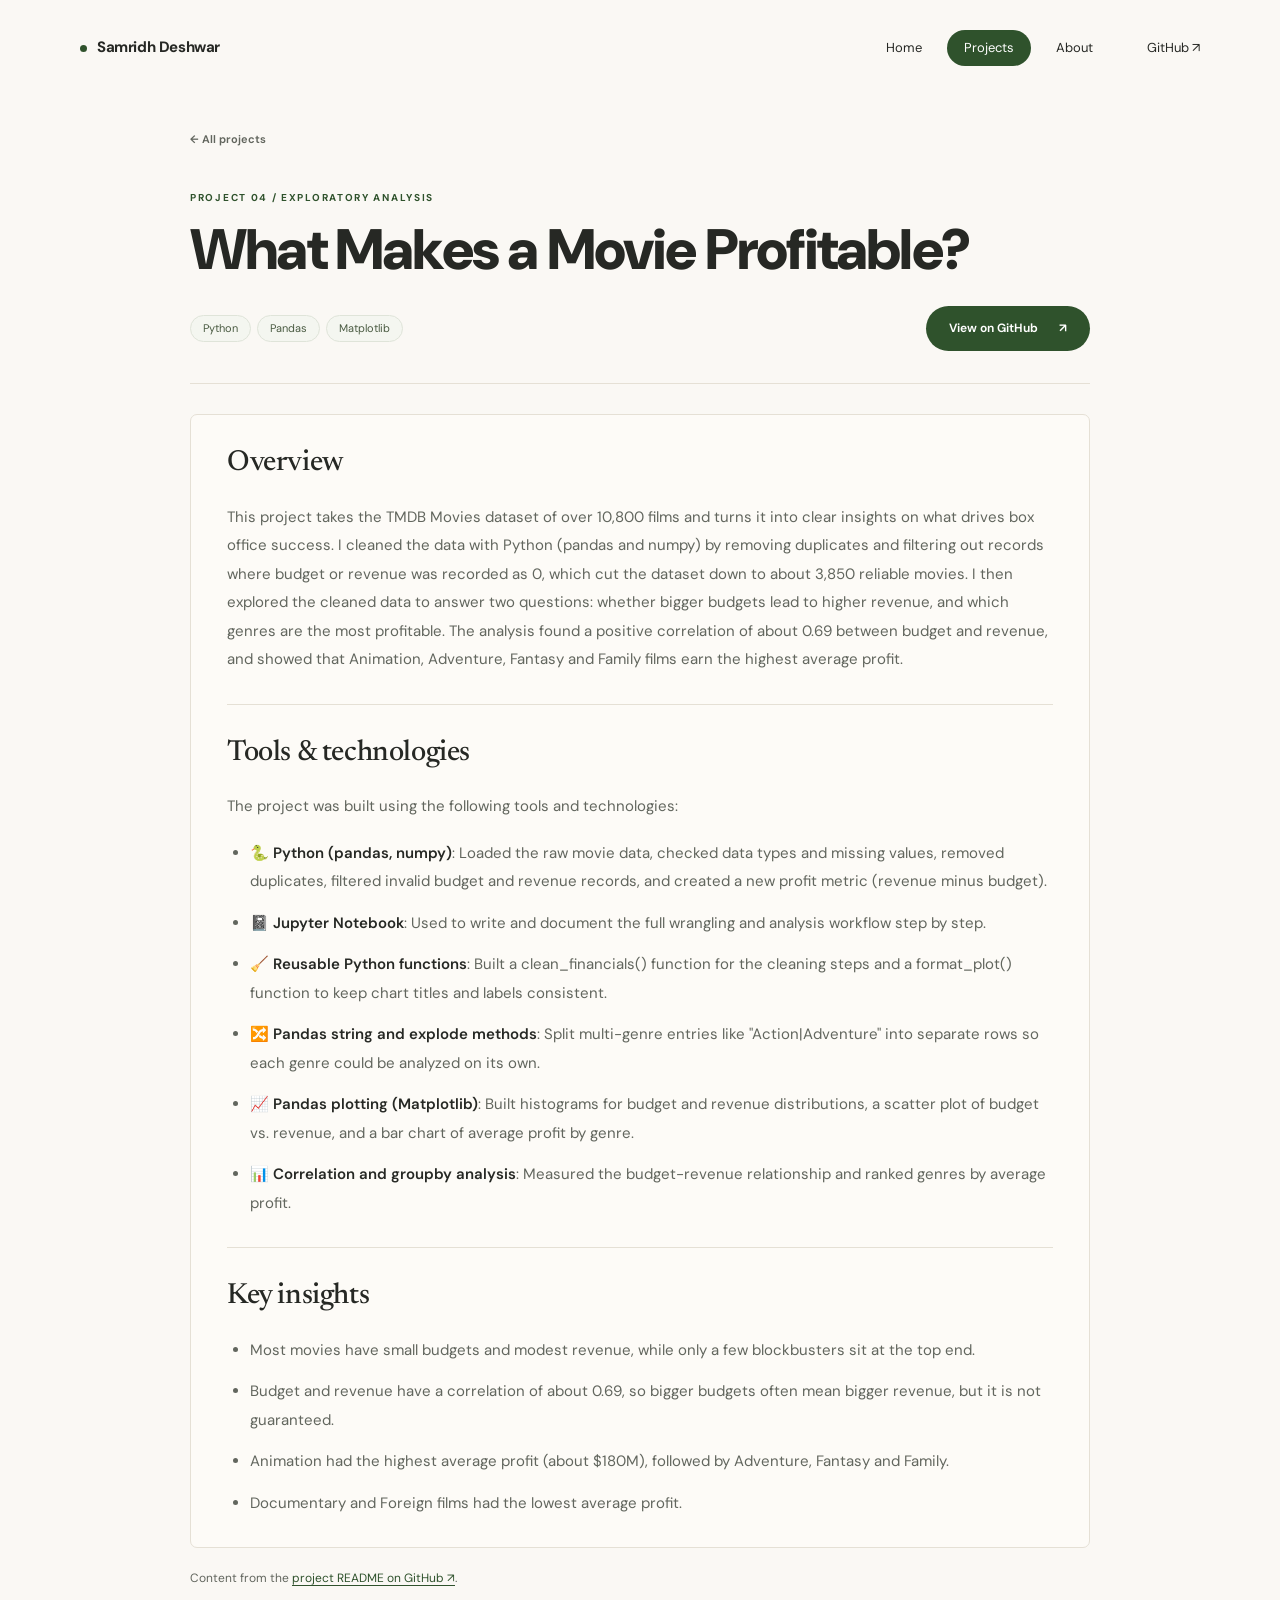
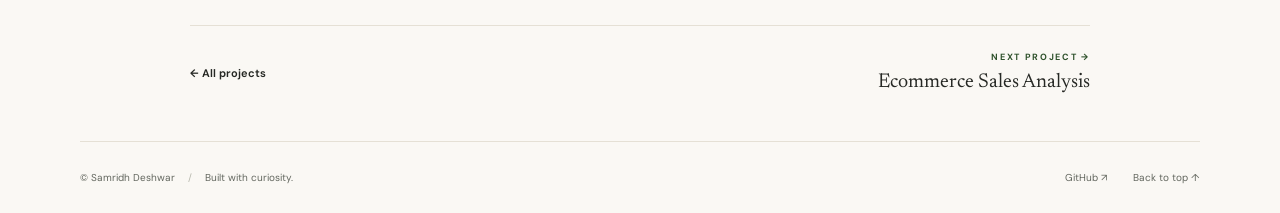
==== projects/tmdb-movie-analysis/index.html @ 38b3dc67 "add project detail pages" ====
<!doctype html>
<html lang="en">
<head>
  <meta charset="utf-8">
  <meta name="viewport" content="width=device-width, initial-scale=1">
  <meta name="theme-color" content="#2f522c">
  <meta name="description" content="What Makes a Movie Profitable? — exploratory analysis project by Samridh Deshwar. Explore the overview, tools, and analysis from the project README.">
  <title>What Makes a Movie Profitable? — Samridh Deshwar</title>
  <link rel="icon" href="../../assets/favicon.svg" type="image/svg+xml">
  <link rel="stylesheet" href="../../styles.css">
</head>
<body class="project-detail" id="top">
  <a class="skip-link" href="#main">Skip to content</a>
  <header class="site-header wrap">
    <a class="brand" href="../../"><span class="dot" aria-hidden="true"></span>Samridh Deshwar</a>
    <nav aria-label="Main navigation"><a href="../../">Home</a><a href="../../#projects" aria-current="location">Projects</a><a href="../../#about">About</a><a class="nav-github" href="https://github.com/samridhdeshwar01-hue">GitHub ↗</a></nav>
  </header>
  <main class="detail-wrap wrap" id="main">
    <a class="text-link back-link" href="../../#projects">← All projects</a>
    <article>
      <header class="detail-header">
        <p class="eyebrow">Project 04 / Exploratory analysis</p>
        <h1>What Makes a Movie Profitable?</h1>
        <div class="detail-actions"><div class="tags" aria-label="Project tools"><span>Python</span><span>Pandas</span><span>Matplotlib</span></div><a class="button" href="https://github.com/samridhdeshwar01-hue/tmdb_movies_dataset_python_analysis">View on GitHub <span aria-hidden="true">↗</span></a></div>
      </header>
      <div class="detail-content">
        <section class="detail-section" aria-labelledby="overview"><h2 id="overview">Overview</h2><p>This project takes the TMDB Movies dataset of over 10,800 films and turns it into clear insights on what drives box office success. I cleaned the data with Python (pandas and numpy) by removing duplicates and filtering out records where budget or revenue was recorded as 0, which cut the dataset down to about 3,850 reliable movies. I then explored the cleaned data to answer two questions: whether bigger budgets lead to higher revenue, and which genres are the most profitable. The analysis found a positive correlation of about 0.69 between budget and revenue, and showed that Animation, Adventure, Fantasy and Family films earn the highest average profit.</p>
</section>
<section class="detail-section" aria-labelledby="tech-stack"><h2 id="tech-stack">Tools & technologies</h2><p>The project was built using the following tools and technologies:</p>
<ul class="tool-details"><li><strong>🐍 Python (pandas, numpy)</strong>: Loaded the raw movie data, checked data types and missing values, removed duplicates, filtered invalid budget and revenue records, and created a new profit metric (revenue minus budget).</li><li><strong>📓 Jupyter Notebook</strong>: Used to write and document the full wrangling and analysis workflow step by step.</li><li><strong>🧹 Reusable Python functions</strong>: Built a clean_financials() function for the cleaning steps and a format_plot() function to keep chart titles and labels consistent.</li><li><strong>🔀 Pandas string and explode methods</strong>: Split multi-genre entries like &quot;Action|Adventure&quot; into separate rows so each genre could be analyzed on its own.</li><li><strong>📈 Pandas plotting (Matplotlib)</strong>: Built histograms for budget and revenue distributions, a scatter plot of budget vs. revenue, and a bar chart of average profit by genre.</li><li><strong>📊 Correlation and groupby analysis</strong>: Measured the budget-revenue relationship and ranked genres by average profit.</li></ul></section>
<section class="detail-section" aria-labelledby="key-insights"><h2 id="key-insights">Key insights</h2><ul><li>Most movies have small budgets and modest revenue, while only a few blockbusters sit at the top end.</li><li>Budget and revenue have a correlation of about 0.69, so bigger budgets often mean bigger revenue, but it is not guaranteed.</li><li>Animation had the highest average profit (about $180M), followed by Adventure, Fantasy and Family.</li><li>Documentary and Foreign films had the lowest average profit.</li></ul></section>
        
      </div>
      <p class="readme-source">Content from the <a href="https://github.com/samridhdeshwar01-hue/tmdb_movies_dataset_python_analysis/blob/main/README.md">project README on GitHub ↗</a>.</p>
    </article>
    <nav class="project-pagination" aria-label="Project navigation"><a class="text-link" href="../../#projects">← All projects</a><a href="../ecommerce-sales-analysis/"><span class="eyebrow">Next project →</span><span>Ecommerce Sales Analysis</span></a></nav>
  </main>
  <footer class="site-footer wrap"><p>© Samridh Deshwar <span class="footer-divider">/</span> Built with curiosity.</p><div><a href="https://github.com/samridhdeshwar01-hue">GitHub ↗</a><a href="#top">Back to top ↑</a></div></footer>
</body>
</html>
---- styles.css ----
@import url('https://fonts.googleapis.com/css2?family=Caveat:wght@500;600&family=DM+Sans:wght@400;500;600;650;700;750;800;900&family=Newsreader:ital,opsz,wght@0,6..72,400;0,6..72,500;1,6..72,400&display=swap');

:root {
  --paper: #faf8f4;
  --ink: #262824;
  --muted: #62665e;
  --green: #2f522c;
  --line: #e5e0d5;
  --sans: 'DM Sans', sans-serif;
  --serif: 'Newsreader', Georgia, serif;
}
* { box-sizing: border-box; }
html { scroll-behavior: smooth; scroll-padding-top: 30px; }
body {
  margin: 0;
  color: var(--ink);
  background-color: var(--paper);
  background-image: radial-gradient(#dcd6c9 .65px, transparent .65px);
  background-size: 24px 24px;
  font: 15px/1.7 var(--sans);
}
a { color: inherit; text-decoration: none; -webkit-tap-highlight-color: transparent; }
a:focus-visible { outline: 3px solid var(--green); outline-offset: 6px; }
::selection { color: var(--green); background: #dce7d7; }
.wrap { width: min(1120px, calc(100% - 96px)); margin-inline: auto; }
.dot { display: inline-block; width: 7px; height: 7px; flex-shrink: 0; background: var(--green); border-radius: 50%; }
.site-header { display: flex; align-items: center; justify-content: space-between; padding-block: 30px; gap: 24px; }
.brand { display: flex; align-items: center; gap: 10px; font-size: 15px; font-weight: 750; letter-spacing: -.4px; }
.site-header nav { display: flex; align-items: center; gap: 8px; font-size: 13px; }
.site-header nav a { padding: 7px 17px; border-radius: 30px; transition: background .2s, color .2s; }
.site-header nav a:first-child { background: var(--green); color: white; }
.site-header nav a:hover { background: #e9eddf; color: var(--green); }
.site-header nav .nav-github { padding-right: 0; margin-left: 12px; }
.hero { display: grid; grid-template-columns: 280px 1fr; gap: 86px; align-items: center; padding-block: 55px 83px; max-width: 980px; }
.portrait-block { position: relative; padding: 12px 0 30px; }
.polaroid { position: relative; background: white; padding: 13px 13px 0; box-shadow: 0 6px 22px #30271c13, 0 1px 3px #30271c0d; border: 1px solid #eee9e0; transform: rotate(-4deg); margin: 0; transition: transform .25s; }
.polaroid:hover { transform: rotate(-1deg); }
.polaroid img { display: block; width: 100%; height: auto; aspect-ratio: 1; object-fit: cover; background: #eeedf0; }
.polaroid figcaption { text-align: center; font-family: var(--serif); font-style: italic; font-size: 17px; padding-block: 12px 14px; color: var(--muted); }
.tape { position: absolute; z-index: 1; left: 50%; top: -10px; width: 78px; height: 24px; background: #e8ddc6b8; transform: translateX(-50%) rotate(-4deg); box-shadow: 0 1px 2px #30271c08; }
.handwritten { font-family: 'Caveat', cursive; font-size: 24px; font-weight: 500; color: var(--green); }
.portrait-note { display: block; position: absolute; bottom: -13px; left: 63px; transform: rotate(-6deg); white-space: nowrap; }
.eyebrow { text-transform: uppercase; letter-spacing: 1.7px; font-size: 10px; font-weight: 700; color: var(--green); margin: 0 0 13px; }
.hero .eyebrow { display: flex; gap: 9px; align-items: center; }
h1 { font-size: clamp(42px, 5.1vw, 65px); line-height: 1.02; letter-spacing: -3px; font-weight: 900; margin: 0 0 20px; }
.green { color: var(--green); }
.intro { font-family: var(--serif); font-size: 25px; line-height: 1.35; margin: 0 0 13px; }
.intro em { color: var(--green); }
.hero-description { max-width: 465px; color: var(--muted); font-size: 14px; margin: 0; line-height: 1.8; }
.hero-actions { display: flex; gap: 26px; align-items: center; margin-top: 26px; }
.button { display: inline-flex; align-items: center; gap: 21px; padding: 12px 23px; border-radius: 30px; background: var(--green); color: white; font-weight: 650; font-size: 12px; transition: background .2s, transform .2s; }
.button:hover { background: #203e1e; transform: translateY(-2px); }
.text-link { font-weight: 650; font-size: 11px; display: inline-flex; align-items: center; gap: 12px; }
.text-link:hover { color: var(--green); text-decoration: underline; text-underline-offset: 5px; }
.tool-strip { border-block: 1px solid var(--line); background: #f0ede550; }
.tool-list { display: flex; align-items: center; justify-content: space-between; gap: 20px; padding-block: 23px; font-family: var(--serif); font-size: 22px; }
.tool-list .tool-label { font-family: var(--sans); font-size: 10px; letter-spacing: 1px; text-transform: uppercase; color: var(--muted); max-width: 100px; line-height: 1.6; }
.separator { font-size: 15px; color: #9fa78f; }
.projects { padding-block: 67px 45px; }
.section-heading { display: flex; align-items: center; justify-content: space-between; border-bottom: 1px solid var(--line); padding-bottom: 24px; margin-bottom: 38px; gap: 24px; }
.section-heading .eyebrow { font-size: 9px; margin-bottom: 5px; }
h2 { font-size: 26px; line-height: 1.3; letter-spacing: -1px; margin: 0; font-weight: 750; }
.squiggle { display: block; font-size: 27px; line-height: .5; letter-spacing: -5px; color: var(--green); margin-top: 11px; }
.section-heading > .text-link { align-self: flex-end; }
.project-grid { display: grid; grid-template-columns: 1fr 1fr; gap: 35px 30px; }
.project-card { min-width: 0; background: #fffdf9; border: 1px solid #e8e2d6; border-radius: 7px; box-shadow: 0 4px 14px #3a302308; padding: 0; transition: box-shadow .25s, transform .25s; }
.project-card:hover { box-shadow: 0 8px 24px #3a302314; transform: translateY(-3px); }
.project-preview { position: relative; display: flex; align-items: center; justify-content: center; aspect-ratio: 1.75; padding: 25px 22px; background: #eaf0eb; border-radius: 3px; margin-top: 6px; }
.project-preview .tape { width: 58px; height: 19px; top: -12px; }
.project-preview img { display: block; width: 100%; height: 100%; object-fit: contain; box-shadow: 0 4px 10px #28251d1c; transition: transform .3s; }
.project-preview:hover img { transform: scale(1.025); }
.preview-decathlon { background: #edf0f3; }
.preview-redbull { background: #f1e7e3; }
.preview-movies { background: #e9ecdf; }
.preview-link { position: absolute; right: 11px; bottom: 10px; background: #fffdf9f2; border: 1px solid var(--line); border-radius: 20px; padding: 4px 11px; font-size: 10px; font-weight: 650; box-shadow: 0 2px 4px #00000008; }
.project-info { padding: 19px 13px 16px; }
.project-meta { display: flex; justify-content: space-between; gap: 10px; font-size: 9px; color: var(--green); letter-spacing: .6px; text-transform: uppercase; font-weight: 650; }
.project-meta span + span { color: var(--muted); letter-spacing: 0; text-align: right; }
h3 { font-family: var(--serif); font-weight: 500; font-size: 23px; line-height: 1.25; letter-spacing: -.4px; margin: 10px 0; }
.project-title { display: flex; align-items: flex-start; justify-content: space-between; gap: 12px; }
.project-title > span { font-family: var(--sans); font-size: 18px; color: var(--green); }
.project-card-link:hover .project-title { color: var(--green); }
.project-info p { color: var(--muted); font-size: 12px; line-height: 1.9; margin: 0 0 17px; }
.tags { display: flex; flex-wrap: wrap; gap: 6px; }
.tags span { border: 1px solid #dfe4d9; background: #f4f6f0; color: #4a5b42; border-radius: 20px; font-size: 9px; padding: 2px 9px; }
.notebook { width: 100%; max-width: 390px; box-shadow: 0 4px 14px #30271c12; border: 1px solid #d9ddcf; background: #fafbf5; border-radius: 5px; overflow: hidden; transform: rotate(-1deg); }
.notebook-top { border-bottom: 1px solid #e2e4d8; padding: 7px 12px; font-family: monospace; font-size: 9px; color: var(--muted); background: #f2f4e9; }
.notebook-dots { color: #adb89d; margin-right: 14px; font-size: 8px; letter-spacing: 2px; }
.notebook-body { padding: 17px 21px; }
.code-comment { display: block; font-family: monospace; color: #59674f; font-size: 10px; margin-bottom: 10px; }
.notebook code { font-size: 11px; line-height: 1.8; color: #384136; }
.notebook code span { color: #8b6c43; }
.notebook-result { display: flex; gap: 15px; align-items: center; border-top: 1px dashed #d4dac8; margin-top: 14px; padding-top: 12px; color: #66725d; font-size: 9px; line-height: 1.7; }
.result-number { font-family: var(--serif); font-size: 34px; color: var(--green); white-space: nowrap; }
.projects-note { text-align: center; margin: 30px 0 0; font-size: 23px; transform: rotate(-2deg); }
.about-section { background: #fffefa9c; border-block: 1px solid var(--line); padding-block: 66px; }
.about-grid { display: grid; grid-template-columns: 1fr 1.4fr; gap: 100px; max-width: 1000px; }
.about-grid h2 { font-family: var(--serif); font-weight: 400; letter-spacing: -.6px; font-size: 38px; line-height: 1.2; }
.about-grid h2 em { color: var(--green); }
.location { display: flex; align-items: center; gap: 9px; font-size: 11px; color: var(--muted); margin-top: 23px; }
.about-copy p { font-size: 13px; line-height: 1.95; color: var(--muted); margin: 0 0 16px; }
.about-copy .text-link { margin-top: 5px; }
.site-footer { display: flex; justify-content: space-between; gap: 20px; padding-block: 27px; color: var(--muted); font-size: 10px; }
.site-footer p { margin: 0; }
.footer-divider { padding-inline: 10px; color: #b6b7ac; }
.site-footer > div { display: flex; gap: 26px; }
.site-footer a:hover { color: var(--green); }
.skip-link { position: absolute; top: -70px; left: 15px; z-index: 10; background: var(--green); color: white; padding: 10px 18px; }
.skip-link:focus { top: 10px; }

@media (min-width: 1400px) {
  .hero { padding-block: 75px 100px; }
}
@media (max-width: 900px) {
  .wrap { width: calc(100% - 56px); }
  .hero { grid-template-columns: 220px 1fr; gap: 45px; padding-block: 45px 70px; }
  h1 { font-size: 49px; }
  .intro { font-size: 22px; }
  .hero-actions { gap: 16px; }
  .button { padding: 11px 17px; gap: 12px; }
  .tool-list { gap: 14px; font-size: 20px; }
  .tool-list .tool-label { font-size: 9px; }
  .project-preview { padding: 20px 14px; }
  .project-meta { font-size: 8px; letter-spacing: .2px; }
  .project-info { padding-inline: 7px; }
  h3 { font-size: 21px; }
  .about-grid { gap: 50px; }
  .notebook-body { padding: 12px; }
  .notebook code { font-size: 9px; }
  .result-number { font-size: 27px; }
  .notebook-result { gap: 10px; }
  .notebook-top { font-size: 8px; }
}
@media (max-width: 620px) {
  .wrap { width: calc(100% - 36px); }
  .site-header { padding-block: 23px; gap: 10px; flex-wrap: wrap; }
  .brand { font-size: 14px; }
  .site-header nav { gap: 0; font-size: 11px; }
  .site-header nav a { padding: 5px 10px; }
  .site-header nav .nav-github { display: none; }
  .hero { grid-template-columns: 1fr; gap: 36px; padding-block: 24px 45px; text-align: center; }
  .portrait-block { width: 185px; margin-inline: auto; padding-bottom: 20px; }
  .polaroid { padding: 9px 9px 0; }
  .polaroid figcaption { font-size: 14px; padding-block: 8px; }
  .portrait-note { left: 15px; bottom: -13px; font-size: 21px; }
  .hero .eyebrow { justify-content: center; }
  h1 { font-size: 50px; letter-spacing: -2.3px; margin-bottom: 17px; }
  .intro { font-size: 24px; max-width: 320px; margin-inline: auto; }
  .hero-description { font-size: 13px; max-width: 330px; margin-inline: auto; }
  .hero-actions { justify-content: center; gap: 20px; margin-top: 22px; }
  .tool-list { justify-content: center; flex-wrap: wrap; gap: 10px 15px; padding-block: 18px; font-size: 18px; }
  .tool-list .tool-label { width: 100%; max-width: none; text-align: center; font-size: 8px; letter-spacing: 1.5px; }
  .separator { font-size: 11px; }
  .projects { padding-block: 43px 30px; }
  .section-heading { gap: 16px; margin-bottom: 29px; padding-bottom: 23px; }
  .section-heading .eyebrow { font-size: 8px; letter-spacing: 1px; }
  h2 { font-size: 23px; }
  .section-heading > .text-link { font-size: 9px; gap: 5px; white-space: nowrap; }
  .project-grid { grid-template-columns: 1fr; gap: 26px; }
  .project-preview { padding: 23px 18px; }
  .project-meta { font-size: 8px; }
  .project-info { padding: 18px 9px 12px; }
  h3 { font-size: 24px; }
  .project-info p { font-size: 12px; }
  .notebook-body { padding: 17px; }
  .notebook code { font-size: 10px; }
  .notebook-result { gap: 14px; }
  .result-number { font-size: 32px; }
  .projects-note { font-size: 21px; }
  .about-section { padding-block: 42px; }
  .about-grid { grid-template-columns: 1fr; gap: 23px; }
  .about-grid h2 { font-size: 36px; }
  .location { margin-top: 16px; }
  .about-copy p { font-size: 13px; }
  .site-footer { flex-direction: column; align-items: center; gap: 13px; padding-block: 24px; }
  .site-footer > div { gap: 30px; }
}
@media (prefers-reduced-motion: reduce) {
  html { scroll-behavior: auto; }
  *, *::before, *::after { transition: none !important; }
}

/* The entire card is one accessible, native link. */
.project-card-link { display: block; height: 100%; padding: 10px; border-radius: 7px; }
.project-card-link:focus-visible { outline-offset: 3px; }
.project-card:focus-within { box-shadow: 0 8px 24px #3a302314; }
.project-card-link:hover .project-preview img { transform: scale(1.025); }

/* Static project pages share the portfolio's paper and typography. */
.project-detail .site-header nav a:first-child { background: transparent; color: var(--ink); }
.project-detail .site-header nav a[aria-current] { background: var(--green); color: white; }
.detail-wrap { max-width: 900px; padding-block: 30px 45px; }
.back-link { margin-bottom: 40px; color: var(--muted); }
.detail-header { border-bottom: 1px solid var(--line); padding-bottom: 32px; }
.detail-header h1 { font-size: clamp(34px, 5vw, 57px); line-height: 1.1; letter-spacing: -1.8px; max-width: 800px; text-wrap: balance; }
.detail-actions { display: flex; justify-content: space-between; align-items: center; gap: 20px; margin-top: 25px; }
.detail-actions .tags span { font-size: 11px; padding: 3px 12px; }
.detail-actions .button { flex-shrink: 0; }
.detail-content { background: #fffdf9b3; padding: 0 36px; margin-top: 30px; border: 1px solid var(--line); border-radius: 7px; }
.detail-section { padding-block: 30px; }
.detail-section + .detail-section { border-top: 1px solid var(--line); }
.detail-section h2 { font-family: var(--serif); font-size: 29px; font-weight: 500; letter-spacing: -.4px; margin-bottom: 20px; }
.detail-section p, .detail-section li { color: var(--muted); font-size: 15px; line-height: 1.9; overflow-wrap: anywhere; }
.detail-section p { margin: 0 0 18px; }
.detail-section p:last-child { margin-bottom: 0; }
.detail-section ul { padding-left: 23px; margin: 0; }
.detail-section li + li { margin-top: 13px; }
.tool-details strong { color: var(--ink); font-weight: 600; }
.dashboard-gallery figure { margin: 0; }
.dashboard-gallery figure + figure { margin-top: 27px; }
.dashboard-gallery figure a { display: block; }
.dashboard-gallery img { display: block; width: 100%; height: auto; border: 1px solid var(--line); border-radius: 3px; }
.dashboard-gallery figcaption { margin-top: 8px; font-size: 11px; color: var(--muted); }
.readme-source { margin-block: 20px 36px; font-size: 12px; color: var(--muted); }
.readme-source a { color: var(--green); text-decoration: underline; text-underline-offset: 3px; }
.project-pagination { display: flex; align-items: center; justify-content: space-between; gap: 24px; padding-top: 25px; border-top: 1px solid var(--line); }
.project-pagination > a:last-child { max-width: 65%; text-align: right; font-family: var(--serif); font-size: 20px; line-height: 1.4; }
.project-pagination .eyebrow { display: block; font-family: var(--sans); font-size: 9px; margin-bottom: 5px; }
.project-pagination > a:hover { color: var(--green); }
.project-detail .site-footer { border-top: 1px solid var(--line); }
@media (max-width: 620px) {
  .detail-wrap { padding-top: 12px; }
  .back-link { margin-bottom: 28px; }
  .detail-header h1 { font-size: 38px; letter-spacing: -1px; }
  .detail-actions { flex-wrap: wrap; }
  .detail-content { padding-inline: 20px; margin-top: 22px; }
  .detail-section { padding-block: 25px; }
  .detail-section h2 { font-size: 27px; }
  .detail-section p, .detail-section li { font-size: 14px; }
  .project-pagination > a:last-child { font-size: 18px; }
}
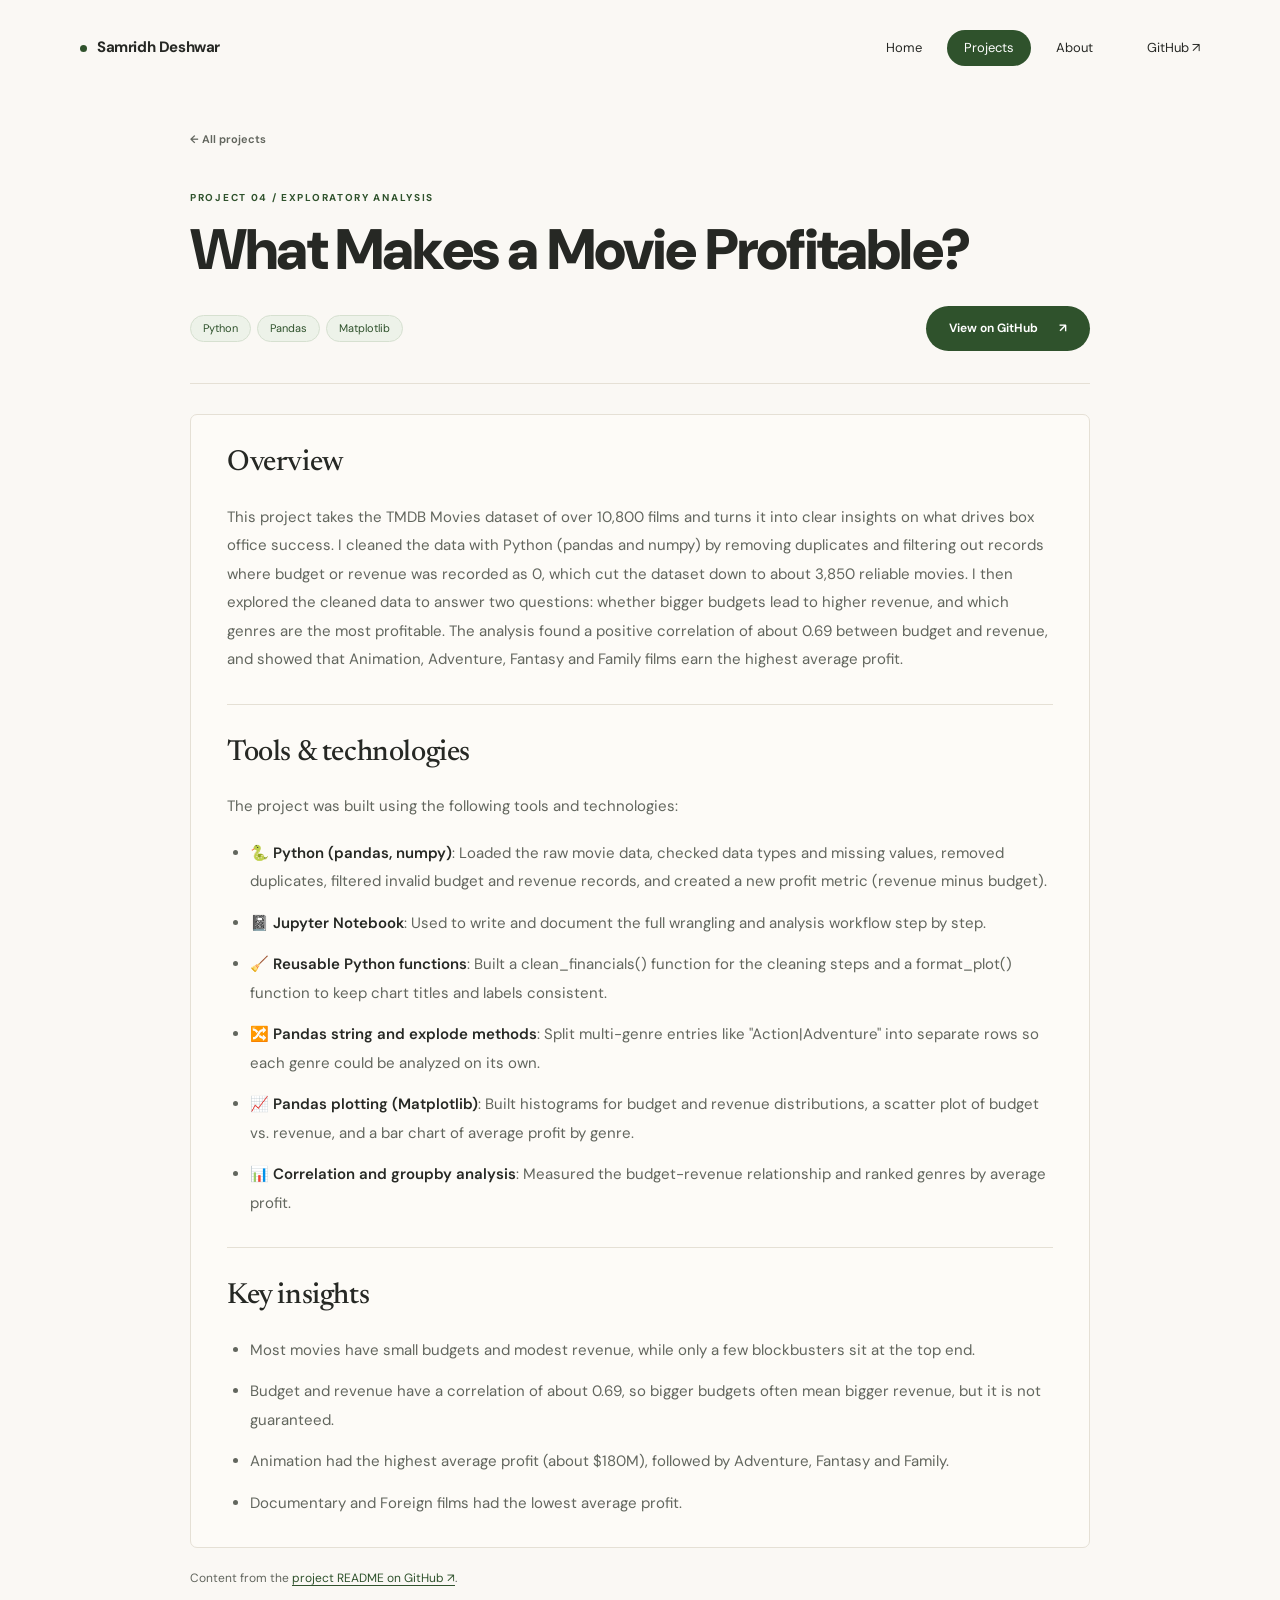
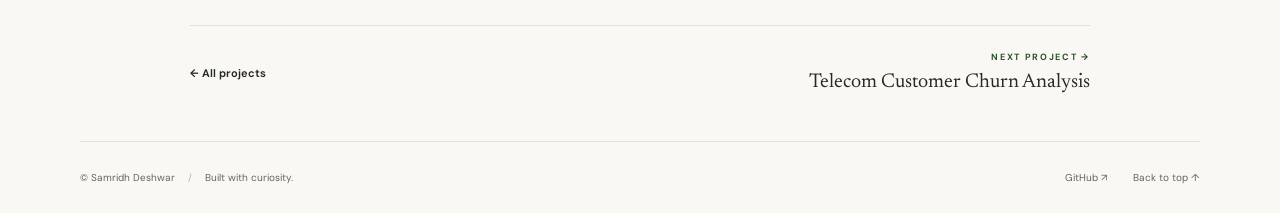
==== commit bd09eb8a: "Expand portfolio projects and contact section Co-authored-by: Copilot <223556219+Copilot@users.norep" ====
--- a/projects/tmdb-movie-analysis/index.html
+++ b/projects/tmdb-movie-analysis/index.html
@@ -33,7 +33,7 @@
       </div>
       <p class="readme-source">Content from the <a href="https://github.com/samridhdeshwar01-hue/tmdb_movies_dataset_python_analysis/blob/main/README.md">project README on GitHub ↗</a>.</p>
     </article>
-    <nav class="project-pagination" aria-label="Project navigation"><a class="text-link" href="../../#projects">← All projects</a><a href="../ecommerce-sales-analysis/"><span class="eyebrow">Next project →</span><span>Ecommerce Sales Analysis</span></a></nav>
+    <nav class="project-pagination" aria-label="Project navigation"><a class="text-link" href="../../#projects">← All projects</a><a href="../telecom-customer-churn-analysis/"><span class="eyebrow">Next project →</span><span>Telecom Customer Churn Analysis</span></a></nav>
   </main>
   <footer class="site-footer wrap"><p>© Samridh Deshwar <span class="footer-divider">/</span> Built with curiosity.</p><div><a href="https://github.com/samridhdeshwar01-hue">GitHub ↗</a><a href="#top">Back to top ↑</a></div></footer>
 </body>
--- a/styles.css
+++ b/styles.css
@@ -31,11 +31,11 @@
 .site-header nav a:first-child { background: var(--green); color: white; }
 .site-header nav a:hover { background: #e9eddf; color: var(--green); }
 .site-header nav .nav-github { padding-right: 0; margin-left: 12px; }
-.hero { display: grid; grid-template-columns: 280px 1fr; gap: 86px; align-items: center; padding-block: 55px 83px; max-width: 980px; }
+.hero { display: grid; grid-template-columns: 340px 1fr; gap: 68px; align-items: center; padding-block: 55px 83px; max-width: 1040px; }
 .portrait-block { position: relative; padding: 12px 0 30px; }
-.polaroid { position: relative; background: white; padding: 13px 13px 0; box-shadow: 0 6px 22px #30271c13, 0 1px 3px #30271c0d; border: 1px solid #eee9e0; transform: rotate(-4deg); margin: 0; transition: transform .25s; }
+.polaroid { position: relative; background: transparent; padding: 0; transform: rotate(-4deg); margin: 0; transition: transform .25s; }
 .polaroid:hover { transform: rotate(-1deg); }
-.polaroid img { display: block; width: 100%; height: auto; aspect-ratio: 1; object-fit: cover; background: #eeedf0; }
+.polaroid img { display: block; width: 100%; height: auto; aspect-ratio: 1; object-fit: cover; background: #eeedf0; border: 10px solid white; border-radius: 43% 57% 49% 51% / 38% 42% 58% 62%; box-shadow: 0 8px 26px #30271c20, 0 1px 4px #30271c12; }
 .polaroid figcaption { text-align: center; font-family: var(--serif); font-style: italic; font-size: 17px; padding-block: 12px 14px; color: var(--muted); }
 .tape { position: absolute; z-index: 1; left: 50%; top: -10px; width: 78px; height: 24px; background: #e8ddc6b8; transform: translateX(-50%) rotate(-4deg); box-shadow: 0 1px 2px #30271c08; }
 .handwritten { font-family: 'Caveat', cursive; font-size: 24px; font-weight: 500; color: var(--green); }
@@ -47,15 +47,40 @@
 .intro { font-family: var(--serif); font-size: 25px; line-height: 1.35; margin: 0 0 13px; }
 .intro em { color: var(--green); }
 .hero-description { max-width: 465px; color: var(--muted); font-size: 14px; margin: 0; line-height: 1.8; }
+.hero-tagline { font-family: var(--serif); font-size: 21px; line-height: 1.5; color: var(--ink); }
 .hero-actions { display: flex; gap: 26px; align-items: center; margin-top: 26px; }
 .button { display: inline-flex; align-items: center; gap: 21px; padding: 12px 23px; border-radius: 30px; background: var(--green); color: white; font-weight: 650; font-size: 12px; transition: background .2s, transform .2s; }
 .button:hover { background: #203e1e; transform: translateY(-2px); }
 .text-link { font-weight: 650; font-size: 11px; display: inline-flex; align-items: center; gap: 12px; }
 .text-link:hover { color: var(--green); text-decoration: underline; text-underline-offset: 5px; }
-.tool-strip { border-block: 1px solid var(--line); background: #f0ede550; }
-.tool-list { display: flex; align-items: center; justify-content: space-between; gap: 20px; padding-block: 23px; font-family: var(--serif); font-size: 22px; }
-.tool-list .tool-label { font-family: var(--sans); font-size: 10px; letter-spacing: 1px; text-transform: uppercase; color: var(--muted); max-width: 100px; line-height: 1.6; }
-.separator { font-size: 15px; color: #9fa78f; }
+.resume-download { display: inline-flex; align-items: center; gap: 12px; margin-top: 21px; padding: 10px 14px 10px 10px; border: 1px solid #dfe5d8; border-radius: 14px; background: #fffdf9d9; box-shadow: 0 4px 14px #30271c0a; transition: border-color .2s, box-shadow .2s, transform .2s; }
+.resume-download:hover { border-color: #b7c8ad; box-shadow: 0 7px 20px #30271c12; transform: translateY(-2px); }
+.resume-download:focus-visible { outline: 3px solid var(--green); outline-offset: 4px; }
+.resume-icon { display: grid; width: 38px; height: 38px; place-items: center; border-radius: 11px; background: #edf2e9; color: var(--green); }
+.resume-icon svg { width: 21px; height: 21px; }
+.resume-copy { display: grid; gap: 1px; line-height: 1.4; }
+.resume-copy strong { font-size: 12px; font-weight: 700; }
+.resume-copy small { color: var(--muted); font-size: 10px; }
+.resume-arrow { margin-left: 8px; color: var(--green); font-size: 14px; }
+.tool-strip { border-block: 1px solid #dfe6d9; background: linear-gradient(110deg, #eaf0e6 0%, #f3f5ed 55%, #e5ecdf 100%); padding-block: 37px 42px; }
+.tool-panel { max-width: 1000px; }
+.skills-marquee { overflow: hidden; margin: -37px calc((100vw - 100%) / -2) 28px; padding-block: 12px; border-bottom: 1px solid #d7e1d1; background: #e2eadc; }
+.skills-track { display: flex; width: max-content; animation: skills-marquee-scroll 38s linear infinite; }
+.skills-marquee:hover .skills-track { animation-play-state: paused; }
+.skills-group { display: flex; flex: none; align-items: center; gap: 30px; margin: 0; padding: 0 15px; list-style: none; }
+.skills-group li { display: flex; align-items: center; gap: 30px; color: var(--green); font-size: 11px; font-weight: 650; letter-spacing: .2px; white-space: nowrap; }
+.skills-group li::after { width: 5px; height: 5px; border-radius: 50%; background: #a4af96; content: ""; }
+@keyframes skills-marquee-scroll {
+  to { transform: translateX(-50%); }
+}
+.tool-heading { display: flex; align-items: baseline; justify-content: space-between; gap: 20px; margin-bottom: 20px; }
+.tool-heading .eyebrow { margin: 0; font-size: 9px; }
+.tool-heading h2 { font-family: var(--serif); font-size: 25px; font-weight: 400; letter-spacing: -.5px; }
+.tool-list { display: grid; grid-template-columns: repeat(5, minmax(0, 1fr)); gap: 12px; margin: 0; padding: 0; list-style: none; }
+.tool-card { display: grid; align-content: center; gap: 3px; min-height: 72px; padding: 12px 14px; border: 1px solid #dfe6d9; border-top: 3px solid var(--green); border-radius: 12px; background: #fffdf9e8; box-shadow: 0 3px 12px #30271c08; transition: transform .2s, box-shadow .2s, border-color .2s; }
+.tool-card:hover { transform: translateY(-3px); border-color: #cbd6c3; box-shadow: 0 8px 18px #30271c10; }
+.tool-name { font-size: 12px; font-weight: 700; line-height: 1.3; }
+.tool-use { overflow: hidden; color: var(--muted); font-size: 9px; line-height: 1.3; text-overflow: ellipsis; white-space: nowrap; }
 .projects { padding-block: 67px 45px; }
 .section-heading { display: flex; align-items: center; justify-content: space-between; border-bottom: 1px solid var(--line); padding-bottom: 24px; margin-bottom: 38px; gap: 24px; }
 .section-heading .eyebrow { font-size: 9px; margin-bottom: 5px; }
@@ -63,8 +88,8 @@
 .squiggle { display: block; font-size: 27px; line-height: .5; letter-spacing: -5px; color: var(--green); margin-top: 11px; }
 .section-heading > .text-link { align-self: flex-end; }
 .project-grid { display: grid; grid-template-columns: 1fr 1fr; gap: 35px 30px; }
-.project-card { min-width: 0; background: #fffdf9; border: 1px solid #e8e2d6; border-radius: 7px; box-shadow: 0 4px 14px #3a302308; padding: 0; transition: box-shadow .25s, transform .25s; }
-.project-card:hover { box-shadow: 0 8px 24px #3a302314; transform: translateY(-3px); }
+.project-card { min-width: 0; background: #fffdf9; border: 1px solid #e8e2d6; border-top: 3px solid #dce5d5; border-radius: 7px; box-shadow: 0 4px 14px #3a302308; padding: 0; transition: border-color .25s, box-shadow .25s, transform .25s; }
+.project-card:hover { border-top-color: var(--green); box-shadow: 0 8px 24px #3a302314; transform: translateY(-3px); }
 .project-preview { position: relative; display: flex; align-items: center; justify-content: center; aspect-ratio: 1.75; padding: 25px 22px; background: #eaf0eb; border-radius: 3px; margin-top: 6px; }
 .project-preview .tape { width: 58px; height: 19px; top: -12px; }
 .project-preview img { display: block; width: 100%; height: 100%; object-fit: contain; box-shadow: 0 4px 10px #28251d1c; transition: transform .3s; }
@@ -72,6 +97,7 @@
 .preview-decathlon { background: #edf0f3; }
 .preview-redbull { background: #f1e7e3; }
 .preview-movies { background: #e9ecdf; }
+.preview-telecom { background: #e6edf0; }
 .preview-link { position: absolute; right: 11px; bottom: 10px; background: #fffdf9f2; border: 1px solid var(--line); border-radius: 20px; padding: 4px 11px; font-size: 10px; font-weight: 650; box-shadow: 0 2px 4px #00000008; }
 .project-info { padding: 19px 13px 16px; }
 .project-meta { display: flex; justify-content: space-between; gap: 10px; font-size: 9px; color: var(--green); letter-spacing: .6px; text-transform: uppercase; font-weight: 650; }
@@ -82,7 +108,7 @@
 .project-card-link:hover .project-title { color: var(--green); }
 .project-info p { color: var(--muted); font-size: 12px; line-height: 1.9; margin: 0 0 17px; }
 .tags { display: flex; flex-wrap: wrap; gap: 6px; }
-.tags span { border: 1px solid #dfe4d9; background: #f4f6f0; color: #4a5b42; border-radius: 20px; font-size: 9px; padding: 2px 9px; }
+.tags span { border: 1px solid #d6e0d0; background: #edf2e9; color: var(--green); border-radius: 20px; font-size: 9px; padding: 2px 9px; }
 .notebook { width: 100%; max-width: 390px; box-shadow: 0 4px 14px #30271c12; border: 1px solid #d9ddcf; background: #fafbf5; border-radius: 5px; overflow: hidden; transform: rotate(-1deg); }
 .notebook-top { border-bottom: 1px solid #e2e4d8; padding: 7px 12px; font-family: monospace; font-size: 9px; color: var(--muted); background: #f2f4e9; }
 .notebook-dots { color: #adb89d; margin-right: 14px; font-size: 8px; letter-spacing: 2px; }
@@ -93,13 +119,30 @@
 .notebook-result { display: flex; gap: 15px; align-items: center; border-top: 1px dashed #d4dac8; margin-top: 14px; padding-top: 12px; color: #66725d; font-size: 9px; line-height: 1.7; }
 .result-number { font-family: var(--serif); font-size: 34px; color: var(--green); white-space: nowrap; }
 .projects-note { text-align: center; margin: 30px 0 0; font-size: 23px; transform: rotate(-2deg); }
-.about-section { background: #fffefa9c; border-block: 1px solid var(--line); padding-block: 66px; }
+.about-section { background: linear-gradient(110deg, #f1f4ec 0%, #fffefa 42%, #f1f4ec 100%); border-block: 1px solid #dfe6d9; padding-block: 66px; }
 .about-grid { display: grid; grid-template-columns: 1fr 1.4fr; gap: 100px; max-width: 1000px; }
 .about-grid h2 { font-family: var(--serif); font-weight: 400; letter-spacing: -.6px; font-size: 38px; line-height: 1.2; }
 .about-grid h2 em { color: var(--green); }
 .location { display: flex; align-items: center; gap: 9px; font-size: 11px; color: var(--muted); margin-top: 23px; }
 .about-copy p { font-size: 13px; line-height: 1.95; color: var(--muted); margin: 0 0 16px; }
+.about-copy .about-lead { color: var(--green); font-family: var(--serif); font-size: 22px; line-height: 1.35; }
 .about-copy .text-link { margin-top: 5px; }
+.contact-section { padding-block: 66px 72px; background: linear-gradient(125deg, #e7eee2 0%, #f4f6f0 58%, #eaf0e5 100%); border-bottom: 1px solid #dfe6d9; }
+.contact-content { display: grid; grid-template-columns: .9fr 1.1fr; align-items: center; gap: 70px; max-width: 1000px; }
+.contact-intro .eyebrow { margin-bottom: 10px; }
+.contact-intro h2 { font-family: var(--serif); font-size: 38px; font-weight: 400; letter-spacing: -.7px; line-height: 1.2; }
+.contact-intro h2 em { color: var(--green); }
+.contact-intro > p:last-child { max-width: 330px; margin: 13px 0 0; color: var(--muted); font-size: 13px; }
+.contact-links { display: grid; gap: 10px; }
+.contact-card { display: flex; align-items: center; gap: 13px; min-width: 0; padding: 12px 15px; border: 1px solid #d9e3d3; border-radius: 12px; background: #fffdf9e8; box-shadow: 0 3px 12px #30271c08; transition: transform .2s, border-color .2s, box-shadow .2s; }
+.contact-card:hover { transform: translateX(4px); border-color: #cbd6c3; box-shadow: 0 7px 18px #30271c10; }
+.contact-card:focus-visible { outline: 3px solid var(--green); outline-offset: 3px; }
+.contact-icon { display: grid; width: 38px; height: 38px; flex: 0 0 auto; place-items: center; border-radius: 11px; background: #e1eadb; color: var(--green); font-size: 10px; font-weight: 750; }
+.contact-card:nth-child(2) .contact-icon, .contact-card:nth-child(3) .contact-icon { background: #e1eadb; color: var(--green); }
+.contact-detail { display: grid; min-width: 0; gap: 1px; line-height: 1.4; }
+.contact-detail small { color: var(--muted); font-size: 10px; }
+.contact-detail strong { overflow-wrap: anywhere; font-size: 12px; font-weight: 700; }
+.contact-arrow { margin-left: auto; color: var(--green); }
 .site-footer { display: flex; justify-content: space-between; gap: 20px; padding-block: 27px; color: var(--muted); font-size: 10px; }
 .site-footer p { margin: 0; }
 .footer-divider { padding-inline: 10px; color: #b6b7ac; }
@@ -113,13 +156,13 @@
 }
 @media (max-width: 900px) {
   .wrap { width: calc(100% - 56px); }
-  .hero { grid-template-columns: 220px 1fr; gap: 45px; padding-block: 45px 70px; }
+  .hero { grid-template-columns: 260px 1fr; gap: 45px; padding-block: 45px 70px; }
   h1 { font-size: 49px; }
   .intro { font-size: 22px; }
   .hero-actions { gap: 16px; }
   .button { padding: 11px 17px; gap: 12px; }
-  .tool-list { gap: 14px; font-size: 20px; }
-  .tool-list .tool-label { font-size: 9px; }
+  .tool-list { grid-template-columns: repeat(3, minmax(0, 1fr)); }
+  .tool-heading h2 { font-size: 23px; }
   .project-preview { padding: 20px 14px; }
   .project-meta { font-size: 8px; letter-spacing: .2px; }
   .project-info { padding-inline: 7px; }
@@ -139,18 +182,25 @@
   .site-header nav a { padding: 5px 10px; }
   .site-header nav .nav-github { display: none; }
   .hero { grid-template-columns: 1fr; gap: 36px; padding-block: 24px 45px; text-align: center; }
-  .portrait-block { width: 185px; margin-inline: auto; padding-bottom: 20px; }
-  .polaroid { padding: 9px 9px 0; }
+  .portrait-block { width: 245px; margin-inline: auto; padding-bottom: 20px; }
+  .polaroid img { border-width: 8px; }
   .polaroid figcaption { font-size: 14px; padding-block: 8px; }
   .portrait-note { left: 15px; bottom: -13px; font-size: 21px; }
   .hero .eyebrow { justify-content: center; }
+  .resume-download { display: flex; width: fit-content; margin-inline: auto; text-align: left; }
   h1 { font-size: 50px; letter-spacing: -2.3px; margin-bottom: 17px; }
   .intro { font-size: 24px; max-width: 320px; margin-inline: auto; }
   .hero-description { font-size: 13px; max-width: 330px; margin-inline: auto; }
   .hero-actions { justify-content: center; gap: 20px; margin-top: 22px; }
-  .tool-list { justify-content: center; flex-wrap: wrap; gap: 10px 15px; padding-block: 18px; font-size: 18px; }
-  .tool-list .tool-label { width: 100%; max-width: none; text-align: center; font-size: 8px; letter-spacing: 1.5px; }
-  .separator { font-size: 11px; }
+  .tool-strip { padding-block: 30px; }
+  .skills-marquee { margin-top: -30px; margin-bottom: 22px; }
+  .skills-group { gap: 22px; }
+  .skills-group li { gap: 22px; font-size: 10px; }
+  .tool-heading { align-items: center; flex-direction: column; gap: 4px; margin-bottom: 16px; text-align: center; }
+  .tool-heading .eyebrow { font-size: 8px; }
+  .tool-heading h2 { font-size: 22px; }
+  .tool-list { grid-template-columns: repeat(2, minmax(0, 1fr)); gap: 9px; }
+  .tool-card { min-height: 68px; padding-inline: 10px; }
   .projects { padding-block: 43px 30px; }
   .section-heading { gap: 16px; margin-bottom: 29px; padding-bottom: 23px; }
   .section-heading .eyebrow { font-size: 8px; letter-spacing: 1px; }
@@ -172,12 +222,18 @@
   .about-grid h2 { font-size: 36px; }
   .location { margin-top: 16px; }
   .about-copy p { font-size: 13px; }
+  .contact-section { padding-block: 43px; }
+  .contact-content { grid-template-columns: 1fr; gap: 23px; text-align: center; }
+  .contact-intro h2 { font-size: 32px; }
+  .contact-intro > p:last-child { margin-inline: auto; }
+  .contact-card { text-align: left; }
   .site-footer { flex-direction: column; align-items: center; gap: 13px; padding-block: 24px; }
   .site-footer > div { gap: 30px; }
 }
 @media (prefers-reduced-motion: reduce) {
   html { scroll-behavior: auto; }
   *, *::before, *::after { transition: none !important; }
+  .skills-track { animation: none; }
 }
 
 /* The entire card is one accessible, native link. */
